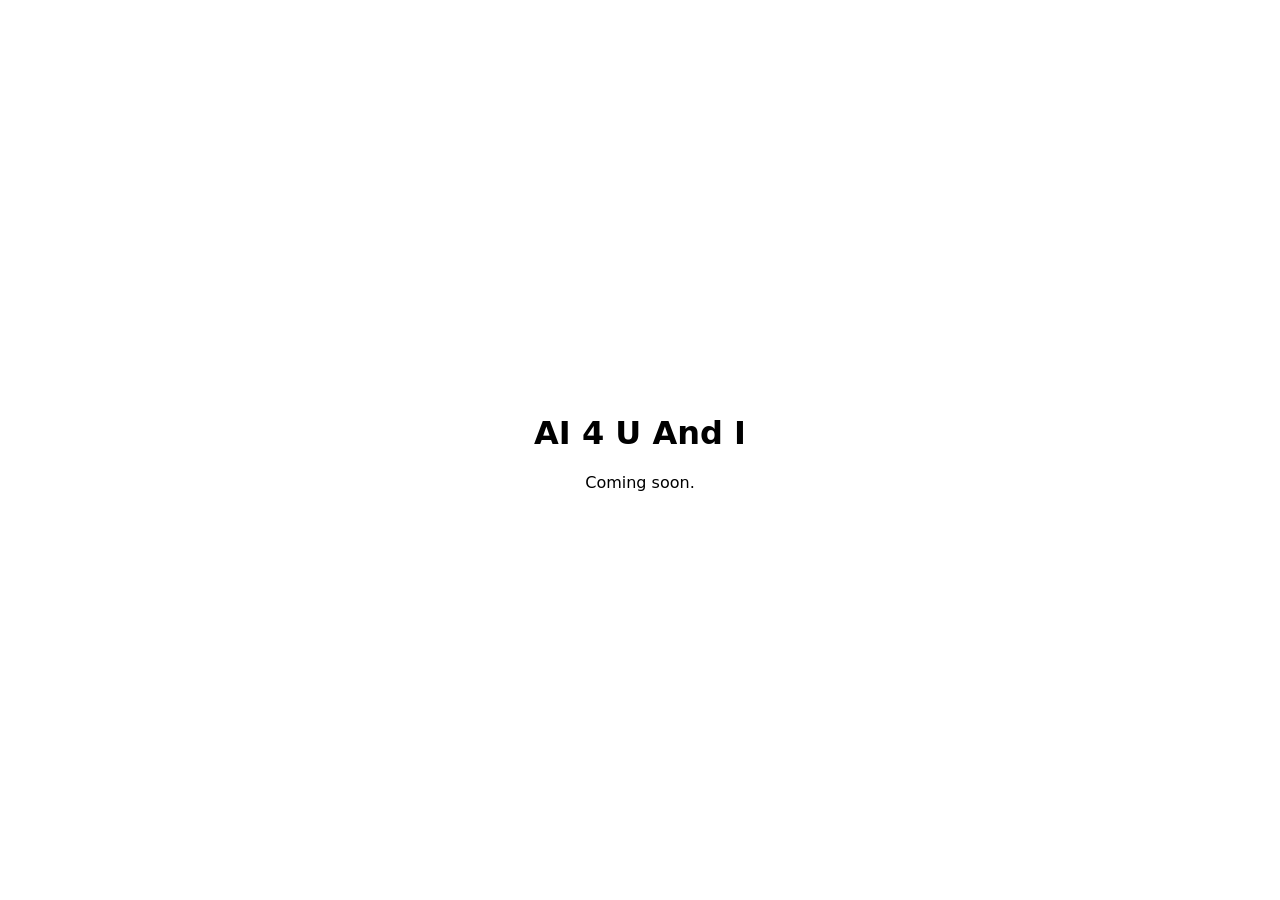
==== index.html @ b17120f2 "Scaffold basic GitHub Pages site Co-Authored-By: Claude Opus 4.8 <noreply@anthropic.com> Claude-Sess" ====
<!DOCTYPE html>
<html lang="en">
<head>
  <meta charset="UTF-8" />
  <meta name="viewport" content="width=device-width, initial-scale=1.0" />
  <title>AI 4 U And I</title>
  <link rel="stylesheet" href="style.css" />
</head>
<body>
  <main>
    <h1>AI 4 U And I</h1>
    <p>Coming soon.</p>
  </main>
</body>
</html>
---- style.css ----
body {
  margin: 0;
  min-height: 100vh;
  display: grid;
  place-items: center;
  font-family: system-ui, -apple-system, sans-serif;
  text-align: center;
}
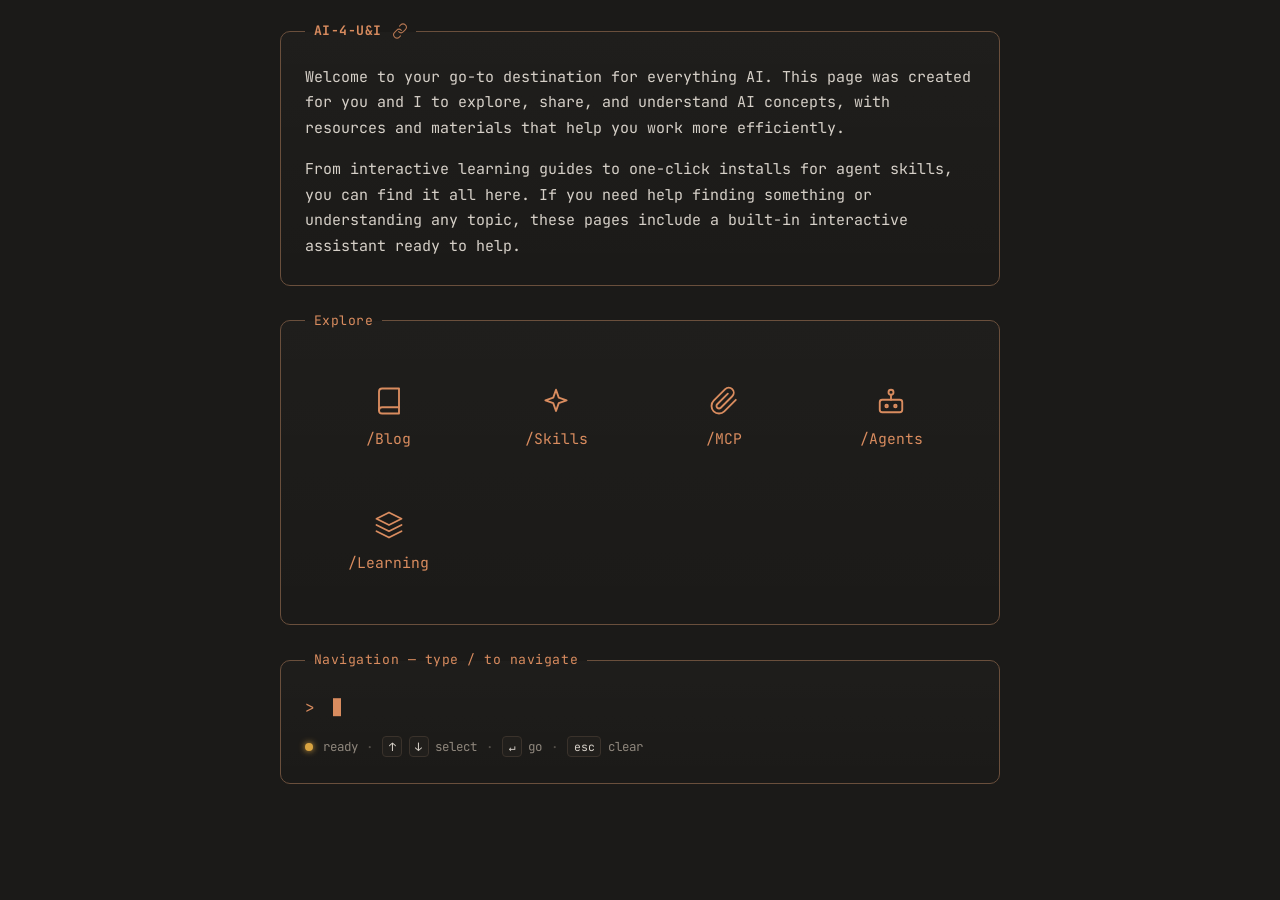
==== commit f310117b: "Build terminal-themed site: home hub + 5 pages with command-bar nav - Home hub matching SharePoint d" ====
--- a/index.html
+++ b/index.html
@@ -3,13 +3,77 @@
 <head>
   <meta charset="UTF-8" />
   <meta name="viewport" content="width=device-width, initial-scale=1.0" />
-  <title>AI 4 U And I</title>
+  <meta name="description" content="AI-4-U&I — your go-to destination for everything AI." />
+  <title>AI-4-U&amp;I</title>
+  <link rel="icon" href="data:image/svg+xml,<svg xmlns=%22http://www.w3.org/2000/svg%22 viewBox=%220 0 100 100%22><text y=%22.9em%22 font-size=%2290%22>&#129302;</text></svg>" />
+  <link rel="preconnect" href="https://fonts.googleapis.com" />
+  <link rel="preconnect" href="https://fonts.gstatic.com" crossorigin />
+  <link href="https://fonts.googleapis.com/css2?family=JetBrains+Mono:wght@400;600;700&display=swap" rel="stylesheet" />
   <link rel="stylesheet" href="style.css" />
 </head>
 <body>
-  <main>
-    <h1>AI 4 U And I</h1>
-    <p>Coming soon.</p>
-  </main>
+  <div class="wrap">
+
+    <fieldset class="box brand-box">
+      <legend>AI-4-U&amp;I
+        <svg class="link-ico" width="16" height="16" viewBox="0 0 24 24" fill="none"
+             stroke="currentColor" stroke-width="1.6" stroke-linecap="round" stroke-linejoin="round">
+          <path d="M10 13a5 5 0 0 0 7.07 0l3-3a5 5 0 0 0-7.07-7.07l-1.72 1.71"/>
+          <path d="M14 11a5 5 0 0 0-7.07 0l-3 3a5 5 0 0 0 7.07 7.07l1.71-1.71"/>
+        </svg>
+      </legend>
+      <p>Welcome to your go-to destination for everything AI. This page was
+         created for you and I to explore, share, and understand AI concepts,
+         with resources and materials that help you work more efficiently.</p>
+      <p>From interactive learning guides to one-click installs for agent
+         skills, you can find it all here. If you need help finding something
+         or understanding any topic, these pages include a built-in interactive
+         assistant ready to help.</p>
+    </fieldset>
+
+    <fieldset class="box">
+      <legend>Explore</legend>
+      <nav class="nav-grid">
+        <a class="nav-item" href="blog.html">
+          <svg viewBox="0 0 24 24" fill="none" stroke="currentColor" stroke-width="1.5" stroke-linecap="round" stroke-linejoin="round">
+            <path d="M4 19.5A2.5 2.5 0 0 1 6.5 17H20"/>
+            <path d="M6.5 2H20v20H6.5A2.5 2.5 0 0 1 4 19.5v-15A2.5 2.5 0 0 1 6.5 2z"/>
+          </svg>
+          <span class="label">/Blog</span>
+        </a>
+        <a class="nav-item" href="skills.html">
+          <svg viewBox="0 0 24 24" fill="none" stroke="currentColor" stroke-width="1.5" stroke-linecap="round" stroke-linejoin="round">
+            <path d="M12 3l2.2 6.3L20.5 11.5l-6.3 2.2L12 20l-2.2-6.3L3.5 11.5l6.3-2.2z"/>
+          </svg>
+          <span class="label">/Skills</span>
+        </a>
+        <a class="nav-item" href="mcp.html">
+          <svg viewBox="0 0 24 24" fill="none" stroke="currentColor" stroke-width="1.5" stroke-linecap="round" stroke-linejoin="round">
+            <path d="M21.44 11.05l-9.19 9.19a6 6 0 0 1-8.49-8.49l9.19-9.19a4 4 0 0 1 5.66 5.66l-9.2 9.19a2 2 0 0 1-2.83-2.83l8.49-8.48"/>
+          </svg>
+          <span class="label">/MCP</span>
+        </a>
+        <a class="nav-item" href="agents.html">
+          <svg viewBox="0 0 24 24" fill="none" stroke="currentColor" stroke-width="1.5" stroke-linecap="round" stroke-linejoin="round">
+            <rect x="3" y="11" width="18" height="10" rx="2"/>
+            <circle cx="8.5" cy="16" r="1"/><circle cx="15.5" cy="16" r="1"/>
+            <path d="M12 7v4"/><circle cx="12" cy="5" r="2"/>
+          </svg>
+          <span class="label">/Agents</span>
+        </a>
+        <a class="nav-item" href="learning.html">
+          <svg viewBox="0 0 24 24" fill="none" stroke="currentColor" stroke-width="1.5" stroke-linecap="round" stroke-linejoin="round">
+            <path d="M12 2 2 7l10 5 10-5-10-5z"/>
+            <path d="M2 12l10 5 10-5"/><path d="M2 17l10 5 10-5"/>
+          </svg>
+          <span class="label">/Learning</span>
+        </a>
+      </nav>
+    </fieldset>
+
+    <div id="cmdbar"></div>
+
+  </div>
+  <script src="app.js"></script>
 </body>
 </html>
--- a/style.css
+++ b/style.css
@@ -1,8 +1,225 @@
+/* ============================================================
+   AI-4-U&I — terminal theme
+   ============================================================ */
+:root {
+  --bg:          #1b1a18;
+  --bg-2:        #211f1c;
+  --fg:          #d6d0c8;
+  --fg-dim:      #8f877d;
+  --accent:      #d98c5f;
+  --accent-2:    #e0a074;
+  --border:      #6a4f3c;
+  --border-soft: #3a322b;
+  --amber:       #d9a441;
+  --radius:      10px;
+  --mono: "JetBrains Mono", "Fira Code", ui-monospace, "SF Mono",
+          Menlo, Consolas, "Liberation Mono", monospace;
+}
+
+* { box-sizing: border-box; }
+
+html { -webkit-text-size-adjust: 100%; }
+
 body {
   margin: 0;
-  min-height: 100vh;
+  background: var(--bg);
+  color: var(--fg);
+  font-family: var(--mono);
+  font-size: 15px;
+  line-height: 1.7;
+  -webkit-font-smoothing: antialiased;
+  padding: 1.25rem 1rem 4rem;
+}
+
+a { color: var(--accent); text-decoration: none; }
+a:hover { color: var(--accent-2); }
+
+.wrap {
+  max-width: 720px;
+  margin: 0 auto;
+}
+
+/* ---- top brand bar (content pages) ---- */
+.topbar {
+  display: flex;
+  align-items: center;
+  gap: .75rem;
+  margin: .25rem .25rem 1.25rem;
+  font-size: .85rem;
+  color: var(--fg-dim);
+}
+.topbar a.home { color: var(--accent); }
+.topbar .sep { opacity: .5; }
+
+/* ---- fieldset boxes ---- */
+fieldset.box {
+  border: 1px solid var(--border);
+  border-radius: var(--radius);
+  padding: 1.4rem 1.5rem 1.6rem;
+  margin: 0 0 1.5rem;
+  background: linear-gradient(180deg, rgba(255,255,255,0.015), transparent);
+}
+fieldset.box > legend {
+  color: var(--accent);
+  padding: 0 .55rem;
+  font-size: .82rem;
+  letter-spacing: .04em;
+}
+
+/* brand box */
+.brand-box > legend {
+  font-size: 1.7rem;
+  font-weight: 700;
+  letter-spacing: .02em;
+  color: #efe9e0;
+  display: inline-flex;
+  align-items: center;
+  gap: .6rem;
+}
+.brand-box > legend .link-ico { color: var(--accent); opacity: .8; }
+.brand-box p { margin: 0 0 1rem; color: var(--fg); }
+.brand-box p:last-child { margin-bottom: 0; }
+
+/* ---- explore nav grid (home) ---- */
+.nav-grid {
   display: grid;
-  place-items: center;
-  font-family: system-ui, -apple-system, sans-serif;
-  text-align: center;
-}
+  grid-template-columns: repeat(auto-fit, minmax(150px, 1fr));
+  gap: 1.75rem 1rem;
+  padding: 1rem .5rem .5rem;
+}
+.nav-item {
+  display: flex;
+  flex-direction: column;
+  align-items: center;
+  gap: .65rem;
+  padding: .9rem .5rem;
+  border-radius: var(--radius);
+  border: 1px solid transparent;
+  transition: border-color .15s ease, background .15s ease, transform .15s ease;
+}
+.nav-item svg { width: 30px; height: 30px; stroke: var(--accent); }
+.nav-item .label { color: var(--accent); font-size: .92rem; }
+.nav-item:hover {
+  border-color: var(--border);
+  background: var(--bg-2);
+  transform: translateY(-2px);
+}
+
+/* ---- generic page content ---- */
+.content p { color: var(--fg); }
+.content h2 {
+  font-size: 1rem;
+  color: var(--accent);
+  margin: 1.6rem 0 .5rem;
+  font-weight: 600;
+}
+.content ul { padding-left: 1.2rem; margin: .5rem 0; }
+.content li { margin: .3rem 0; }
+.muted { color: var(--fg-dim); }
+
+/* blog entries */
+.post {
+  border-top: 1px solid var(--border-soft);
+  padding: 1.1rem 0;
+}
+.post:first-of-type { border-top: none; padding-top: .3rem; }
+.post .meta { color: var(--fg-dim); font-size: .8rem; }
+.post h3 { margin: .3rem 0 .4rem; font-size: 1.05rem; color: #efe9e0; }
+.post p { margin: 0; color: var(--fg); }
+
+/* ============================================================
+   command bar  (the Claude-Code-style terminal)
+   ============================================================ */
+.term { position: relative; }
+
+.term-line {
+  position: relative;
+  display: flex;
+  align-items: baseline;
+  gap: .55rem;
+  font-size: 1rem;
+  min-height: 1.7em;
+  cursor: text;
+}
+.term-line .prompt { color: var(--accent); }
+.term-line .echo { color: var(--fg); white-space: pre; }
+
+/* blinking block cursor */
+.cursor {
+  display: inline-block;
+  width: .55em;
+  height: 1.15em;
+  background: var(--accent);
+  transform: translateY(.2em);
+  animation: blink 1.05s steps(1) infinite;
+}
+@keyframes blink { 50% { opacity: 0; } }
+
+/* the real input sits invisibly over the line to capture keystrokes */
+.cmd-input {
+  position: absolute;
+  inset: 0;
+  width: 100%;
+  border: 0;
+  background: transparent;
+  color: transparent;
+  caret-color: transparent;
+  font: inherit;
+  outline: none;
+  padding: 0;
+}
+
+/* suggestions dropdown */
+.suggestions {
+  list-style: none;
+  margin: .85rem 0 0;
+  padding: 0;
+  display: none;
+  border-top: 1px solid var(--border-soft);
+}
+.suggestions.open { display: block; }
+.suggestions li {
+  display: flex;
+  align-items: baseline;
+  gap: .75rem;
+  padding: .35rem .4rem;
+  border-radius: 6px;
+  cursor: pointer;
+}
+.suggestions li .s-cmd { color: var(--accent); min-width: 6.5rem; }
+.suggestions li .s-desc { color: var(--fg-dim); font-size: .85rem; }
+.suggestions li.active { background: var(--bg-2); }
+.suggestions li.active .s-desc { color: var(--fg); }
+
+/* status line */
+.status {
+  margin-top: .9rem;
+  font-size: .78rem;
+  color: var(--fg-dim);
+  display: flex;
+  align-items: center;
+  flex-wrap: wrap;
+  gap: .4rem;
+}
+.status .dot {
+  width: .5rem; height: .5rem; border-radius: 50%;
+  background: var(--amber);
+  box-shadow: 0 0 6px var(--amber);
+  display: inline-block;
+  margin-right: .2rem;
+}
+.status kbd {
+  font-family: inherit;
+  font-size: .72rem;
+  background: var(--bg-2);
+  border: 1px solid var(--border-soft);
+  border-radius: 4px;
+  padding: 0 .35rem;
+  color: var(--fg);
+}
+.status .seg { margin: 0 .15rem; opacity: .5; }
+
+@media (max-width: 480px) {
+  body { font-size: 14px; }
+  fieldset.box { padding: 1.2rem 1.1rem 1.3rem; }
+}
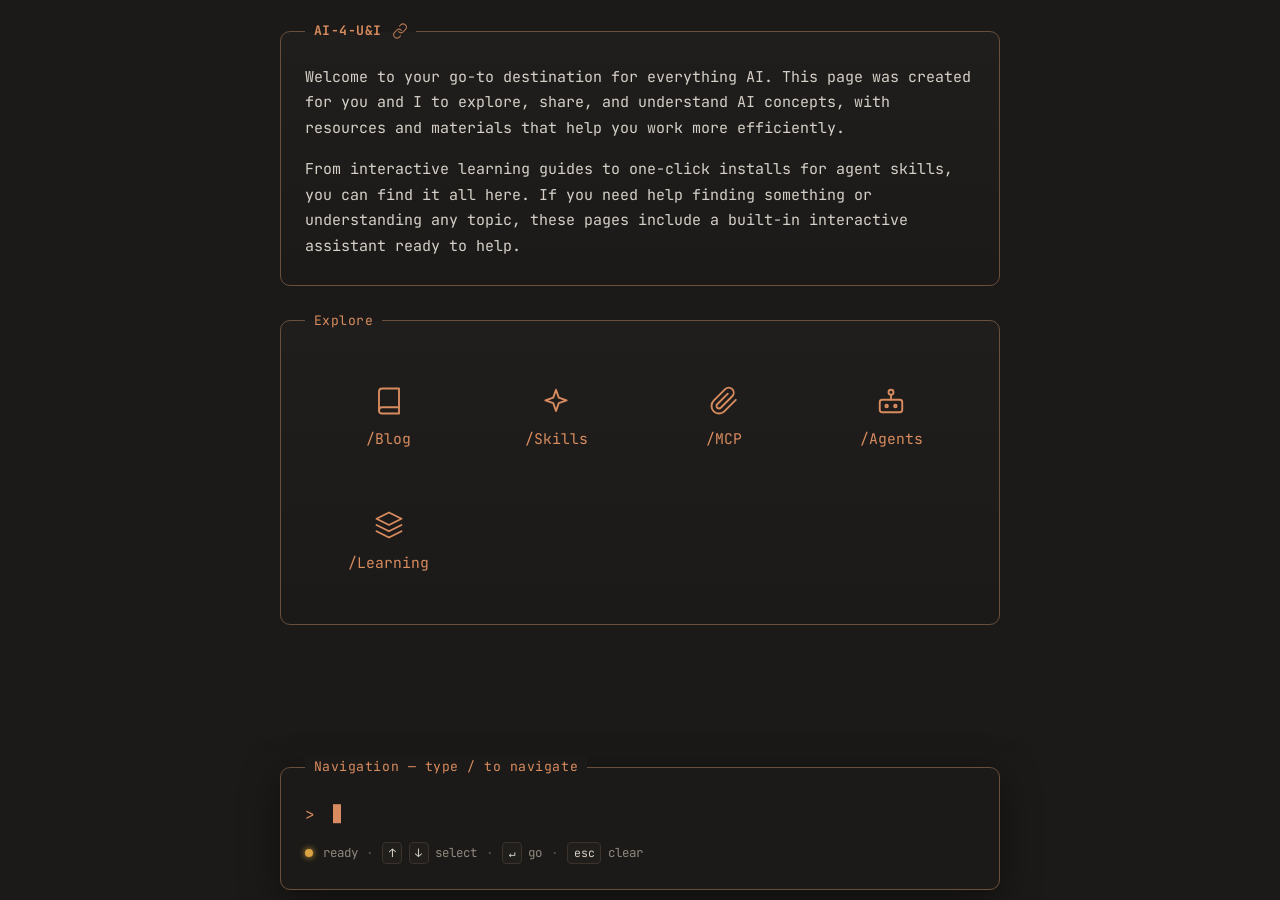
==== commit 58198d51: "Add agent-discoverable breadcrumbs: llms.txt, site.json, sitemap, robots Generate (from the same man" ====
--- a/index.html
+++ b/index.html
@@ -10,6 +10,9 @@
   <link rel="preconnect" href="https://fonts.gstatic.com" crossorigin />
   <link href="https://fonts.googleapis.com/css2?family=JetBrains+Mono:wght@400;600;700&display=swap" rel="stylesheet" />
   <link rel="stylesheet" href="style.css" />
+  <!-- Agent breadcrumbs: machine-readable index + LLM map -->
+  <link rel="alternate" type="application/json" href="site.json" title="Machine-readable site index" />
+  <link rel="alternate" type="text/plain" href="llms.txt" title="LLM-friendly site map" />
 </head>
 <body>
   <div class="wrap">
--- a/style.css
+++ b/style.css
@@ -28,7 +28,8 @@
   font-size: 15px;
   line-height: 1.7;
   -webkit-font-smoothing: antialiased;
-  padding: 1.25rem 1rem 4rem;
+  /* generous bottom space so content clears the fixed command bar */
+  padding: 1.25rem 1rem 9.5rem;
 }
 
 a { color: var(--accent); text-decoration: none; }
@@ -38,6 +39,189 @@
   max-width: 720px;
   margin: 0 auto;
 }
+.wrap.wide { max-width: 1000px; }
+
+/* two-column panel (skills page) */
+.two-col {
+  display: grid;
+  grid-template-columns: 1fr 1fr;
+  gap: 1.25rem;
+}
+.two-col .box { margin-bottom: 1.5rem; }
+.hint { margin-top: 0; font-size: .82rem; }
+@media (max-width: 760px) {
+  .two-col { grid-template-columns: 1fr; gap: 0; }
+}
+
+/* ---- file tree ---- */
+.tree { font-size: .92rem; }
+.tree .node { margin: .1rem 0; }
+.tree summary {
+  cursor: pointer;
+  list-style: none;
+  padding: .25rem .3rem;
+  border-radius: 6px;
+  color: var(--fg);
+  user-select: none;
+}
+.tree summary::-webkit-details-marker { display: none; }
+.tree summary::before {
+  content: "▸";
+  display: inline-block;
+  width: 1em;
+  color: var(--accent);
+  transition: transform .12s ease;
+}
+.tree details[open] > summary::before { transform: rotate(90deg); }
+.tree summary:hover { background: var(--bg-2); }
+.tree .cat1 > summary { color: #efe9e0; font-weight: 600; }
+.tree .cat2 > summary { color: var(--accent-2); }
+.tree .children { padding-left: 1.05rem; border-left: 1px solid var(--border-soft); margin-left: .55rem; }
+.tree .leaf {
+  display: block;
+  padding: .22rem .3rem .22rem .35rem;
+  color: var(--fg);
+  border-radius: 6px;
+}
+.tree .leaf:hover { background: var(--bg-2); color: var(--accent); }
+.tree .leaf-ico { color: var(--accent); margin-right: .4rem; font-size: .7em; }
+.tree .leaf-time { color: var(--fg-dim); font-size: .78rem; margin-left: .6rem; }
+
+/* ---- popular list ---- */
+.popular { font-size: .92rem; }
+.pop-item {
+  display: flex;
+  align-items: baseline;
+  gap: .7rem;
+  padding: .6rem .3rem;
+  border-top: 1px solid var(--border-soft);
+  color: var(--fg);
+}
+.pop-item:first-child { border-top: none; }
+.pop-item:hover { background: var(--bg-2); }
+.pop-rank { color: var(--fg-dim); min-width: 1.2rem; font-size: .8rem; }
+.pop-main { display: flex; flex-direction: column; gap: .1rem; flex: 1; }
+.pop-name { color: var(--accent); text-decoration: none; }
+.pop-name:hover { text-decoration: underline; }
+.pop-src { color: var(--fg-dim); font-size: .75rem; }
+.pop-note {
+  color: var(--fg);
+  font-size: .82rem;
+  display: -webkit-box;
+  -webkit-line-clamp: 2;
+  -webkit-box-orient: vertical;
+  overflow: hidden;
+}
+.pop-link { color: var(--fg-dim); font-size: .74rem; margin-top: .2rem; align-self: flex-start; }
+.pop-link:hover { color: var(--accent); }
+
+/* ---- learning: centered column of intro cards ---- */
+.learn-col {
+  display: flex;
+  flex-direction: column;
+  gap: 1rem;
+  max-width: 640px;
+  margin: .5rem auto 0;
+}
+.learn-card {
+  position: relative;
+  display: block;
+  border: 1px solid var(--border);
+  border-radius: var(--radius);
+  padding: 1.2rem 1.3rem;
+  background: var(--bg-2);
+  color: var(--fg);
+  transition: border-color .15s ease, transform .15s ease, box-shadow .15s ease;
+}
+.learn-card:hover {
+  border-color: var(--accent);
+  transform: translateY(-2px);
+  box-shadow: 0 10px 30px rgba(0, 0, 0, 0.35);
+}
+.learn-tag {
+  font-size: .72rem;
+  letter-spacing: .06em;
+  text-transform: uppercase;
+  color: var(--accent);
+  margin-bottom: .5rem;
+}
+.learn-title { font-size: 1.2rem; margin: 0 0 .45rem; }
+/* stretched link — clicking anywhere on the card opens the doc in a new tab */
+.learn-title .learn-stretch { color: #efe9e0; text-decoration: none; }
+.learn-title .learn-stretch::after {
+  content: "";
+  position: absolute;
+  inset: 0;
+  z-index: 0;
+}
+.learn-intro { color: var(--fg); font-size: .92rem; margin: 0 0 .9rem; }
+.learn-actions {
+  display: flex;
+  align-items: center;
+  justify-content: space-between;
+  gap: .75rem;
+}
+.learn-open { font-size: .78rem; color: var(--fg-dim); }
+.learn-card:hover .learn-open { color: var(--accent); }
+/* download sits above the stretched link so it stays separately clickable */
+.learn-dl {
+  position: relative;
+  z-index: 1;
+  font-size: .78rem;
+  color: var(--accent);
+  border: 1px solid var(--border);
+  border-radius: 6px;
+  padding: .25rem .6rem;
+  white-space: nowrap;
+}
+.learn-dl:hover { border-color: var(--accent); background: var(--bg); }
+
+/* ---- markdown viewer ---- */
+.viewer-bar {
+  display: flex;
+  align-items: center;
+  justify-content: space-between;
+  margin: .25rem .25rem 1.25rem;
+  font-size: .9rem;
+}
+.dl-btn {
+  border: 1px solid var(--border);
+  border-radius: 8px;
+  padding: .4rem .9rem;
+  color: var(--accent);
+  background: var(--bg-2);
+}
+.dl-btn:hover { border-color: var(--accent); }
+.markdown { line-height: 1.75; padding: 1.6rem 1.8rem 2rem; }
+.markdown h1 { font-size: 1.6rem; color: #efe9e0; margin: 0 0 1rem; }
+.markdown h2 { font-size: 1.15rem; color: var(--accent); margin: 1.6rem 0 .6rem; }
+.markdown h3 { font-size: 1rem; color: var(--accent-2); margin: 1.3rem 0 .5rem; }
+.markdown p, .markdown li { color: var(--fg); }
+.markdown a { color: var(--accent); text-decoration: underline; }
+.markdown code {
+  background: var(--bg-2);
+  border: 1px solid var(--border-soft);
+  border-radius: 5px;
+  padding: .1rem .35rem;
+  font-size: .9em;
+}
+.markdown pre {
+  background: var(--bg-2);
+  border: 1px solid var(--border-soft);
+  border-radius: 8px;
+  padding: 1rem 1.1rem;
+  overflow-x: auto;
+}
+.markdown pre code { background: none; border: none; padding: 0; }
+.markdown blockquote {
+  border-left: 3px solid var(--accent);
+  margin: 1rem 0;
+  padding: .2rem 0 .2rem 1rem;
+  color: var(--fg-dim);
+}
+.markdown table { border-collapse: collapse; width: 100%; margin: 1rem 0; }
+.markdown th, .markdown td { border: 1px solid var(--border-soft); padding: .4rem .6rem; text-align: left; }
+.viewer-body { padding-bottom: 2.5rem; }
 
 /* ---- top brand bar (content pages) ---- */
 .topbar {
@@ -130,6 +314,28 @@
 /* ============================================================
    command bar  (the Claude-Code-style terminal)
    ============================================================ */
+/* fixed footer that follows every page, pinned to the bottom */
+.cmdbar-fixed {
+  position: fixed;
+  left: 0;
+  right: 0;
+  bottom: 0;
+  z-index: 50;
+  padding: 1.5rem 1rem calc(.6rem + env(safe-area-inset-bottom, 0px));
+  /* fade content out behind the bar instead of a hard edge */
+  background: linear-gradient(to top, var(--bg) 80%, rgba(27, 26, 24, 0));
+  pointer-events: none;
+}
+/* solid backdrop so page content never bleeds through the legend notch */
+.cmdbar-fixed .term.box > legend { background: var(--bg); }
+.cmdbar-fixed .term.box {
+  pointer-events: auto;
+  max-width: 720px;
+  margin: 0 auto;
+  background: var(--bg);
+  box-shadow: 0 10px 40px rgba(0, 0, 0, 0.45);
+}
+
 .term { position: relative; }
 
 .term-line {
@@ -169,13 +375,15 @@
   padding: 0;
 }
 
-/* suggestions dropdown */
+/* suggestions — sit above the prompt and open upward */
 .suggestions {
   list-style: none;
-  margin: .85rem 0 0;
-  padding: 0;
+  margin: 0 0 .75rem;
+  padding: 0 0 .65rem;
   display: none;
-  border-top: 1px solid var(--border-soft);
+  max-height: 45vh;
+  overflow-y: auto;
+  border-bottom: 1px solid var(--border-soft);
 }
 .suggestions.open { display: block; }
 .suggestions li {
@@ -220,6 +428,14 @@
 .status .seg { margin: 0 .15rem; opacity: .5; }
 
 @media (max-width: 480px) {
-  body { font-size: 14px; }
+  body { font-size: 14px; padding-bottom: 7.5rem; }
   fieldset.box { padding: 1.2rem 1.1rem 1.3rem; }
-}
+
+  /* slimmer command bar on mobile */
+  .cmdbar-fixed { padding: 1rem .8rem calc(.4rem + env(safe-area-inset-bottom, 0px)); }
+  .cmdbar-fixed .term.box { padding: .7rem .9rem .8rem; }
+  .term-line { font-size: .95rem; min-height: 1.5em; }
+  .status { margin-top: .55rem; font-size: .7rem; gap: .3rem; }
+  .status kbd { padding: 0 .25rem; }
+  .status .seg { margin: 0; }
+}
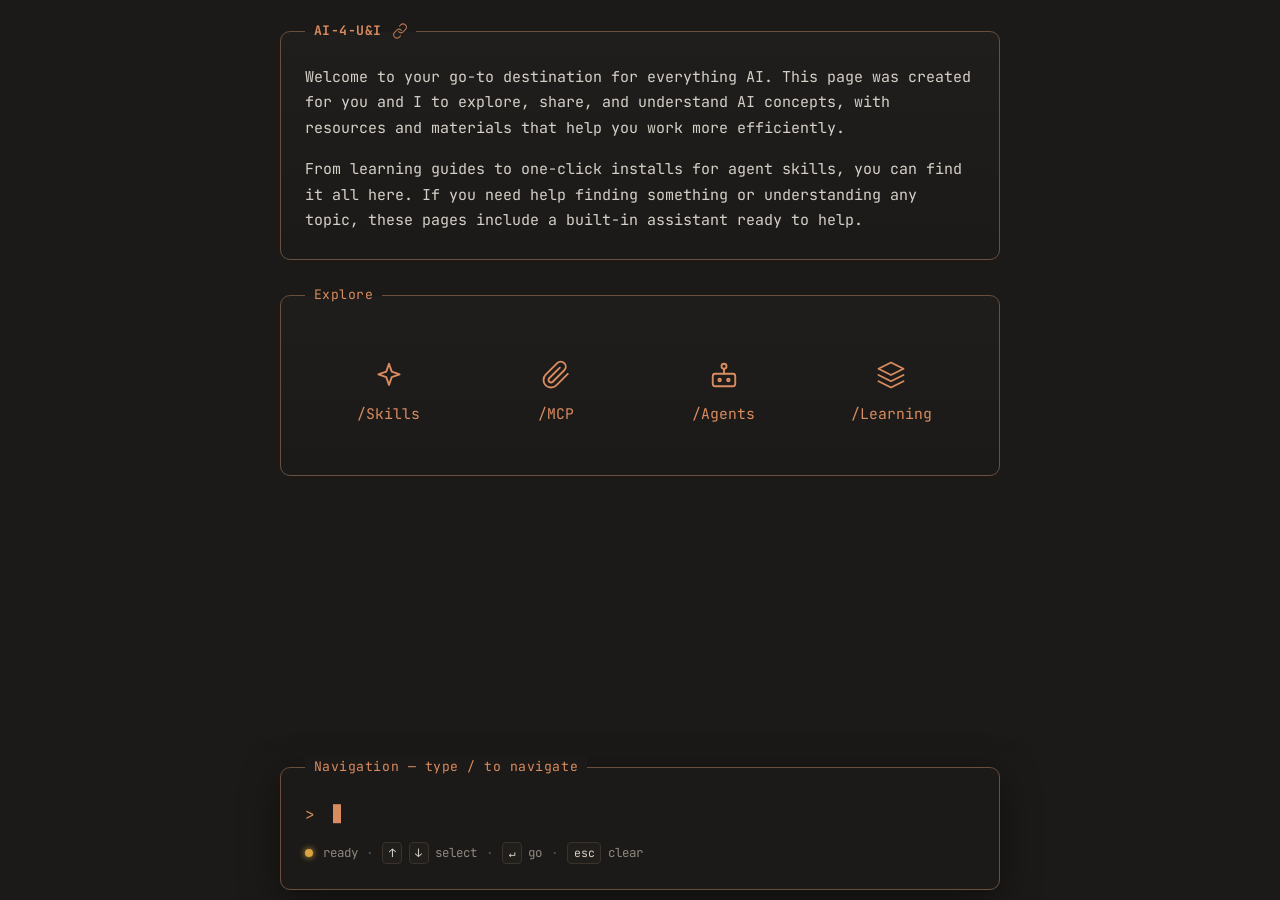
==== commit 19d40574: "Refactor 'Are You Smarter Than Claude?' into a factual presentation - Renamed presentation to 'Conte" ====
--- a/index.html
+++ b/index.html
@@ -28,22 +28,15 @@
       <p>Welcome to your go-to destination for everything AI. This page was
          created for you and I to explore, share, and understand AI concepts,
          with resources and materials that help you work more efficiently.</p>
-      <p>From interactive learning guides to one-click installs for agent
+      <p>From learning guides to one-click installs for agent
          skills, you can find it all here. If you need help finding something
-         or understanding any topic, these pages include a built-in interactive
+         or understanding any topic, these pages include a built-in
          assistant ready to help.</p>
     </fieldset>
 
     <fieldset class="box">
       <legend>Explore</legend>
       <nav class="nav-grid">
-        <a class="nav-item" href="blog.html">
-          <svg viewBox="0 0 24 24" fill="none" stroke="currentColor" stroke-width="1.5" stroke-linecap="round" stroke-linejoin="round">
-            <path d="M4 19.5A2.5 2.5 0 0 1 6.5 17H20"/>
-            <path d="M6.5 2H20v20H6.5A2.5 2.5 0 0 1 4 19.5v-15A2.5 2.5 0 0 1 6.5 2z"/>
-          </svg>
-          <span class="label">/Blog</span>
-        </a>
         <a class="nav-item" href="skills.html">
           <svg viewBox="0 0 24 24" fill="none" stroke="currentColor" stroke-width="1.5" stroke-linecap="round" stroke-linejoin="round">
             <path d="M12 3l2.2 6.3L20.5 11.5l-6.3 2.2L12 20l-2.2-6.3L3.5 11.5l6.3-2.2z"/>
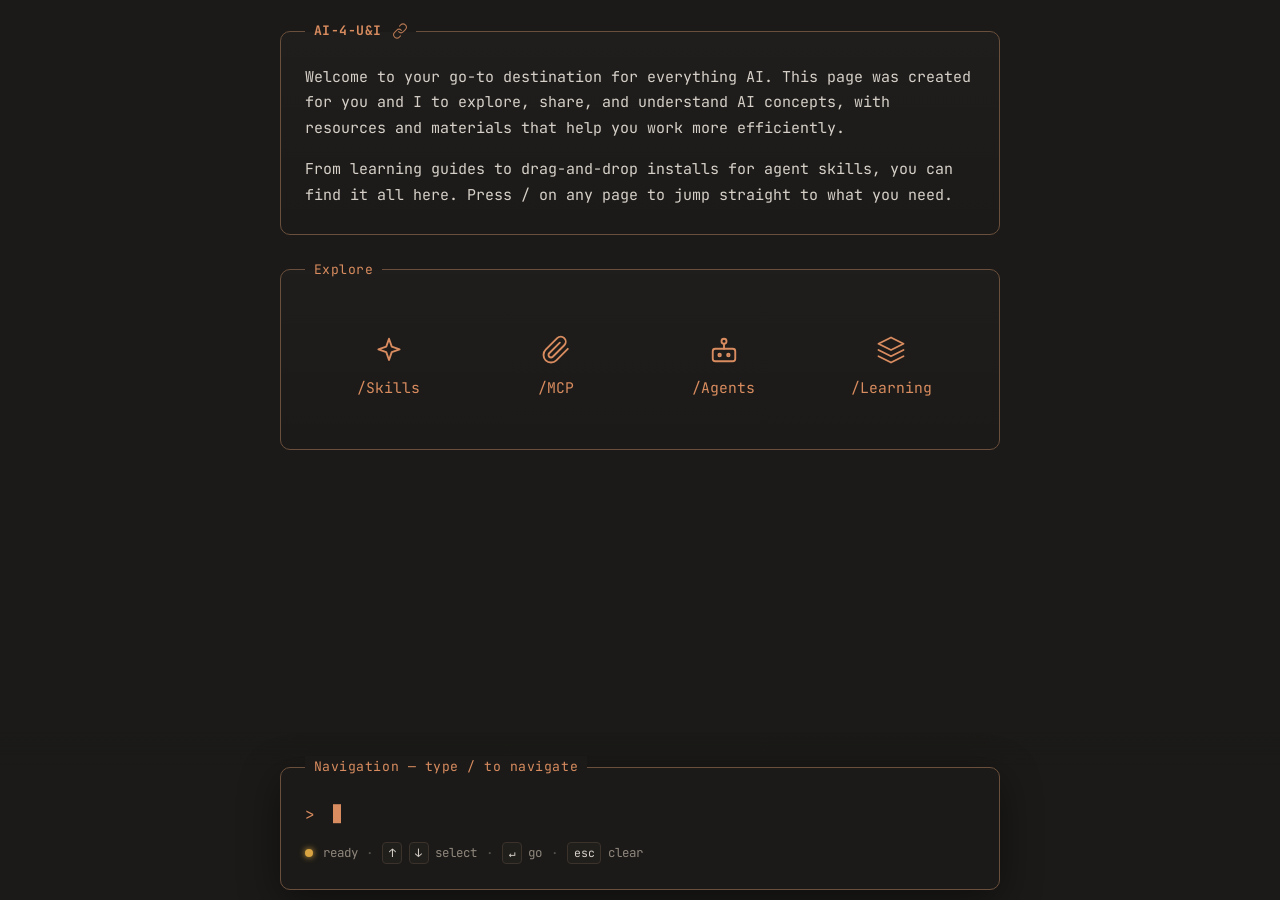
==== commit 693b7db5: "Remove filler across the site Content: - agents/code-reviewer, agents/research-assistant: generic de" ====
--- a/index.html
+++ b/index.html
@@ -28,10 +28,9 @@
       <p>Welcome to your go-to destination for everything AI. This page was
          created for you and I to explore, share, and understand AI concepts,
          with resources and materials that help you work more efficiently.</p>
-      <p>From learning guides to one-click installs for agent
-         skills, you can find it all here. If you need help finding something
-         or understanding any topic, these pages include a built-in
-         assistant ready to help.</p>
+      <p>From learning guides to drag-and-drop installs for agent skills,
+         you can find it all here. Press <span class="mono">/</span> on any page
+         to jump straight to what you need.</p>
     </fieldset>
 
     <fieldset class="box">
--- a/style.css
+++ b/style.css
@@ -301,16 +301,6 @@
 .content li { margin: .3rem 0; }
 .muted { color: var(--fg-dim); }
 
-/* blog entries */
-.post {
-  border-top: 1px solid var(--border-soft);
-  padding: 1.1rem 0;
-}
-.post:first-of-type { border-top: none; padding-top: .3rem; }
-.post .meta { color: var(--fg-dim); font-size: .8rem; }
-.post h3 { margin: .3rem 0 .4rem; font-size: 1.05rem; color: #efe9e0; }
-.post p { margin: 0; color: var(--fg); }
-
 /* ============================================================
    command bar  (the Claude-Code-style terminal)
    ============================================================ */
@@ -439,3 +429,21 @@
   .status kbd { padding: 0 .25rem; }
   .status .seg { margin: 0; }
 }
+
+/* agent-pattern download strip (top of Skills page) */
+.pat-grid { display: grid; grid-template-columns: repeat(auto-fit, minmax(210px, 1fr)); gap: .6rem; margin: .2rem 0 .9rem; }
+.pat {
+  display: flex; flex-direction: column; gap: .15rem;
+  border: 1px solid var(--border); border-radius: var(--radius);
+  padding: .6rem .75rem; background: var(--bg-2); text-decoration: none;
+  transition: border-color .15s ease, background .15s ease;
+}
+.pat:hover { border-color: var(--accent); background: var(--bg); }
+.pat-n { color: var(--accent); font-weight: 600; }
+.pat-n::before { content: "\2193  "; opacity: .75; }
+.pat-d { color: var(--fg-dim); font-size: .8rem; }
+
+.pat-first { border-color: var(--accent); }
+
+.pop-links { display: flex; gap: .8rem; margin-top: .2rem; }
+.pop-links .pop-link { margin-top: 0; }
